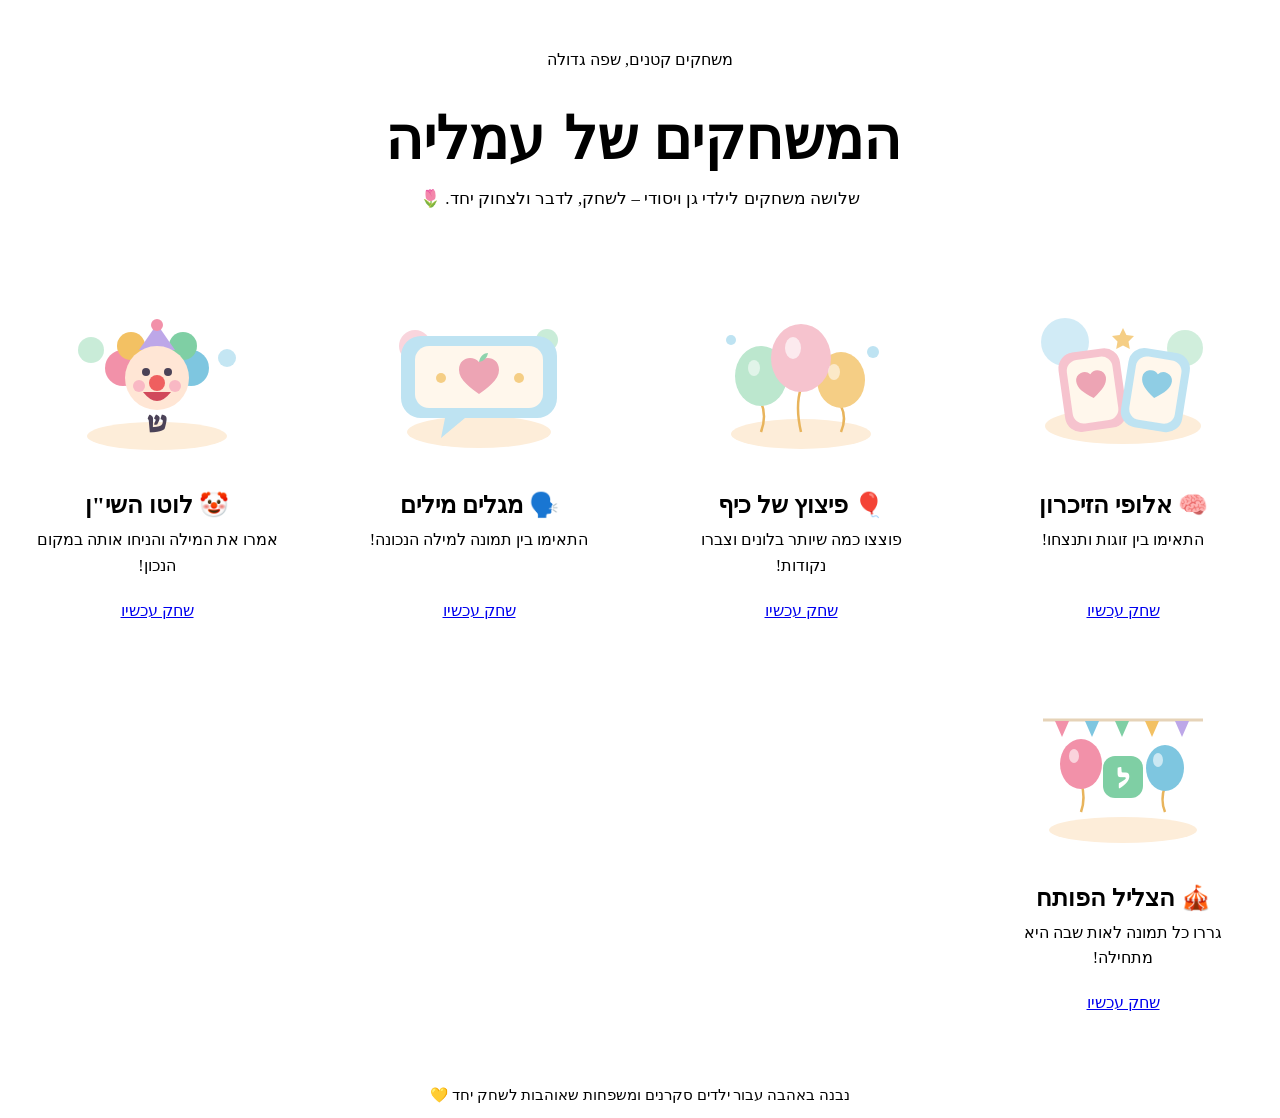
==== sounds/index.html @ e65805a9 "Rename index (3).html to index.html" ====
<!DOCTYPE html>
<html lang="he" dir="rtl">
  <head>
    <meta charset="UTF-8" />
    <meta name="viewport" content="width=device-width, initial-scale=1" />
    <title>Amalia Kids Games – משחקים לילדים</title>
    <meta
      name="description"
      content="שלושה משחקים קטנים ומתוקים לילדי גן ויסודי – זיכרון, בלונים והתאמת מילים."
    />
    <link rel="preconnect" href="https://fonts.googleapis.com" />
    <link rel="preconnect" href="https://fonts.gstatic.com" crossorigin />
    <link
      href="https://fonts.googleapis.com/css2?family=Heebo:wght@400;500;700;900&family=Suez+One&display=swap"
      rel="stylesheet"
    />
    <link rel="stylesheet" href="shared.css" />
    <style>
      .hero {
        text-align: center;
        padding: 26px 0 8px;
      }

      .hero__logo {
        font-family: var(--font-display);
        font-size: clamp(2.3rem, 7vw, 3.6rem);
        line-height: 1.1;
        margin-bottom: 14px;
      }

      .hero__logo span {
        display: inline-block;
        background: linear-gradient(180deg, transparent 62%, var(--mint) 62%);
        padding: 0 6px;
      }

      .hero__speech {
        font-size: 1.05rem;
        color: var(--ink-soft);
        max-width: 480px;
        margin-inline: auto;
      }

      .games {
        display: grid;
        grid-template-columns: repeat(auto-fit, minmax(270px, 1fr));
        gap: 24px;
        margin-top: 46px;
      }

      .card {
        background: var(--white);
        border-radius: var(--radius-xl);
        padding: 26px 24px 28px;
        text-align: center;
        box-shadow: var(--shadow-soft);
        display: flex;
        flex-direction: column;
        align-items: center;
        transition: transform 0.28s var(--ease-soft),
          box-shadow 0.28s var(--ease-soft);
        animation: cardIn 0.6s var(--ease-soft) both;
      }

      .card:nth-child(1) {
        animation-delay: 0.05s;
      }
      .card:nth-child(2) {
        animation-delay: 0.15s;
      }
      .card:nth-child(3) {
        animation-delay: 0.25s;
      }
      .card:nth-child(4) {
        animation-delay: 0.35s;
      }
      .card:nth-child(5) {
        animation-delay: 0.45s;
      }

      .card:hover {
        transform: translateY(-8px);
        box-shadow: var(--shadow-lift);
      }

      .card__art {
        width: 100%;
        max-width: 200px;
        height: auto;
        margin-bottom: 16px;
      }

      .card__title {
        font-size: 1.5rem;
        margin-bottom: 8px;
      }

      .card__text {
        color: var(--ink-soft);
        font-size: 1rem;
        margin: 0 0 22px;
        line-height: 1.6;
      }

      .card .btn {
        margin-top: auto;
      }

      .footnote {
        text-align: center;
        margin-top: 46px;
        color: var(--ink-soft);
        font-size: 0.92rem;
      }

      @keyframes cardIn {
        from {
          opacity: 0;
          transform: translateY(24px);
        }
        to {
          opacity: 1;
          transform: none;
        }
      }
    </style>
  </head>

  <body>
    <div class="bubbles" id="bubbles" aria-hidden="true"></div>

    <main class="wrap">
      <header class="hero">
        <p class="eyebrow">משחקים קטנים, שפה גדולה</p>
        <h1 class="hero__logo">המשחקים של <span>עמליה</span></h1>
        <p class="speech hero__speech">
          שלושה משחקים לילדי גן ויסודי – לשחק, לדבר ולצחוק יחד. 🌷
        </p>
      </header>

      <section class="games" aria-label="בחירת משחק">
        <!-- כרטיס 1 – זיכרון -->
        <article class="card">
          <svg
            class="card__art"
            viewBox="0 0 200 150"
            role="img"
            aria-label="איור של שני קלפי זיכרון עם לב"
          >
            <ellipse cx="100" cy="120" rx="78" ry="18" fill="#fdedd9" />
            <circle cx="42" cy="36" r="24" fill="#bee3f2" opacity=".7" />
            <circle cx="162" cy="42" r="18" fill="#bce7ce" opacity=".7" />
            <g transform="rotate(-8 70 80)">
              <rect x="38" y="44" width="62" height="80" rx="16" fill="#f6c3ce" />
              <rect x="46" y="52" width="46" height="64" rx="11" fill="#fff7ec" />
              <path
                d="M69 92c-10-7-15-12-15-19a8.5 8.5 0 0 1 15-5 8.5 8.5 0 0 1 15 5c0 7-5 12-15 19z"
                fill="#eda4b4"
              />
            </g>
            <g transform="rotate(9 132 80)">
              <rect x="102" y="44" width="62" height="80" rx="16" fill="#bee3f2" />
              <rect x="110" y="52" width="46" height="64" rx="11" fill="#fff7ec" />
              <path
                d="M133 92c-10-7-15-12-15-19a8.5 8.5 0 0 1 15-5 8.5 8.5 0 0 1 15 5c0 7-5 12-15 19z"
                fill="#8fcde4"
              />
            </g>
            <path
              d="M100 22l3.4 7 7.6 1-5.5 5.4 1.3 7.6-6.8-3.6-6.8 3.6 1.3-7.6L89 30l7.6-1z"
              fill="#f5ce85"
            />
          </svg>

          <h2 class="card__title">🧠 אלופי הזיכרון</h2>
          <p class="card__text">התאימו בין זוגות ותנצחו!</p>
          <a class="btn btn--pink" href="memory/index.html">שחק עכשיו</a>
        </article>

        <!-- כרטיס 2 – בלונים -->
        <article class="card">
          <svg
            class="card__art"
            viewBox="0 0 200 150"
            role="img"
            aria-label="איור של שלושה בלונים צבעוניים"
          >
            <ellipse cx="100" cy="128" rx="70" ry="15" fill="#fdedd9" />
            <path d="M60 96q6 14 0 30" stroke="#e8b45c" stroke-width="2.5" fill="none" />
            <path d="M100 82q-6 18 0 44" stroke="#e8b45c" stroke-width="2.5" fill="none" />
            <path d="M140 100q6 12 0 26" stroke="#e8b45c" stroke-width="2.5" fill="none" />
            <ellipse cx="60" cy="70" rx="26" ry="30" fill="#bce7ce" />
            <ellipse cx="140" cy="74" rx="24" ry="28" fill="#f5ce85" />
            <ellipse cx="100" cy="52" rx="30" ry="34" fill="#f6c3ce" />
            <ellipse cx="92" cy="42" rx="8" ry="11" fill="#fff" opacity=".65" />
            <ellipse cx="53" cy="62" rx="6" ry="8" fill="#fff" opacity=".55" />
            <ellipse cx="133" cy="66" rx="6" ry="8" fill="#fff" opacity=".55" />
            <circle cx="30" cy="34" r="5" fill="#bee3f2" />
            <circle cx="172" cy="46" r="6" fill="#bee3f2" />
          </svg>

          <h2 class="card__title">🎈 פיצוץ של כיף</h2>
          <p class="card__text">פוצצו כמה שיותר בלונים וצברו נקודות!</p>
          <a class="btn btn--sky" href="balloons/index.html">שחק עכשיו</a>
        </article>

        <!-- כרטיס 3 – מילים -->
        <article class="card">
          <svg
            class="card__art"
            viewBox="0 0 200 150"
            role="img"
            aria-label="איור של בועת דיבור עם תפוח"
          >
            <ellipse cx="100" cy="126" rx="72" ry="16" fill="#fdedd9" />
            <circle cx="36" cy="40" r="16" fill="#f6c3ce" opacity=".7" />
            <circle cx="168" cy="34" r="11" fill="#bce7ce" opacity=".8" />
            <path
              d="M42 30h116a20 20 0 0 1 20 20v42a20 20 0 0 1-20 20H86l-24 20 4-20H42a20 20 0 0 1-20-20V50a20 20 0 0 1 20-20z"
              fill="#bee3f2"
            />
            <path
              d="M50 40h100a14 14 0 0 1 14 14v34a14 14 0 0 1-14 14H50a14 14 0 0 1-14-14V54a14 14 0 0 1 14-14z"
              fill="#fff7ec"
            />
            <path
              d="M100 56c6-7 20-5 20 8 0 10-12 18-20 24-8-6-20-14-20-24 0-13 14-15 20-8z"
              fill="#eda4b4"
            />
            <path d="M100 56c1-6 5-9 9-9-1 5-4 8-9 9z" fill="#8ed3ad" />
            <circle cx="62" cy="72" r="5" fill="#f5ce85" />
            <circle cx="140" cy="72" r="5" fill="#f5ce85" />
          </svg>

          <h2 class="card__title">🗣️ מגלים מילים</h2>
          <p class="card__text">התאימו בין תמונה למילה הנכונה!</p>
          <a class="btn btn--mint" href="words/index.html">שחק עכשיו</a>
        </article>

        <!-- כרטיס 4 – לוטו השי"ן -->
        <article class="card">
          <svg
            class="card__art"
            viewBox="0 0 200 150"
            role="img"
            aria-label="איור של ליצן עם האות שין"
          >
            <ellipse cx="100" cy="130" rx="70" ry="14" fill="#fdedd9" />
            <circle cx="34" cy="44" r="13" fill="#bce7ce" opacity=".8" />
            <circle cx="170" cy="52" r="9" fill="#bee3f2" opacity=".9" />
            <circle cx="66" cy="62" r="18" fill="#f291a9" />
            <circle cx="134" cy="62" r="18" fill="#7ec6e0" />
            <circle cx="74" cy="40" r="14" fill="#f3c163" />
            <circle cx="126" cy="40" r="14" fill="#7fcfa4" />
            <path d="M82 44 L118 44 L100 18 Z" fill="#bda7e8" />
            <circle cx="100" cy="19" r="6" fill="#f291a9" />
            <circle cx="100" cy="72" r="32" fill="#ffe6d5" />
            <circle cx="89" cy="66" r="4" fill="#4b4257" />
            <circle cx="111" cy="66" r="4" fill="#4b4257" />
            <circle cx="82" cy="80" r="6" fill="#f9b8c4" />
            <circle cx="118" cy="80" r="6" fill="#f9b8c4" />
            <path d="M86 86 Q100 104 114 86 Z" fill="#d1495b" />
            <circle cx="100" cy="77" r="8" fill="#ef5f5f" />
            <text
              x="100"
              y="126"
              text-anchor="middle"
              font-family="Suez One, Georgia, serif"
              font-size="30"
              fill="#4b4257"
            >
              ש
            </text>
          </svg>

          <h2 class="card__title">🤡 לוטו השי"ן</h2>
          <p class="card__text">אמרו את המילה והניחו אותה במקום הנכון!</p>
          <a class="btn" href="shin/index.html">שחק עכשיו</a>
        </article>

        <!-- כרטיס 5 – הצליל הפותח -->
        <article class="card">
          <svg
            class="card__art"
            viewBox="0 0 200 150"
            role="img"
            aria-label="איור של בלונים ואותיות"
          >
            <ellipse cx="100" cy="132" rx="74" ry="13" fill="#fdedd9" />
            <path d="M20 22 H180" stroke="#e6d3b8" stroke-width="3" />
            <path d="M32 23 l14 0 -7 16 z" fill="#f291a9" />
            <path d="M62 23 l14 0 -7 16 z" fill="#7ec6e0" />
            <path d="M92 23 l14 0 -7 16 z" fill="#7fcfa4" />
            <path d="M122 23 l14 0 -7 16 z" fill="#f3c163" />
            <path d="M152 23 l14 0 -7 16 z" fill="#bda7e8" />
            <path d="M58 84 q5 16 0 30" stroke="#e8b45c" stroke-width="2.5" fill="none" />
            <path d="M142 88 q-5 14 0 26" stroke="#e8b45c" stroke-width="2.5" fill="none" />
            <ellipse cx="58" cy="66" rx="21" ry="25" fill="#f291a9" />
            <ellipse cx="142" cy="70" rx="19" ry="23" fill="#7ec6e0" />
            <ellipse cx="51" cy="58" rx="5" ry="7" fill="#fff" opacity=".6" />
            <ellipse cx="135" cy="62" rx="5" ry="7" fill="#fff" opacity=".6" />
            <rect x="80" y="58" width="40" height="42" rx="12" fill="#7fcfa4" />
            <text
              x="100"
              y="90"
              text-anchor="middle"
              font-family="Suez One, Georgia, serif"
              font-size="28"
              fill="#ffffff"
            >
              ל
            </text>
          </svg>

          <h2 class="card__title">🎪 הצליל הפותח</h2>
          <p class="card__text">גררו כל תמונה לאות שבה היא מתחילה!</p>
          <a class="btn btn--pink" href="sounds/index.html">שחק עכשיו</a>
        </article>
      </section>

      <p class="footnote">נבנה באהבה עבור ילדים סקרנים ומשפחות שאוהבות לשחק יחד 💛</p>
    </main>

    <script>
      /* בועות רקע מרחפות – עדינות ובלתי מפריעות */
      (function () {
        const host = document.getElementById("bubbles");
        if (!host || window.matchMedia("(prefers-reduced-motion: reduce)").matches)
          return;
        const tints = ["#f6c3ce", "#bee3f2", "#bce7ce", "#f5ce85"];
        for (let i = 0; i < 14; i++) {
          const b = document.createElement("span");
          const size = 16 + Math.random() * 46;
          b.style.width = size + "px";
          b.style.height = size + "px";
          b.style.right = Math.random() * 100 + "%";
          b.style.bottom = "-10vh";
          b.style.background = tints[i % tints.length];
          b.style.opacity = 0.28;
          b.style.animationDuration = 16 + Math.random() * 18 + "s";
          b.style.animationDelay = -Math.random() * 20 + "s";
          host.appendChild(b);
        }
      })();
    </script>
  </body>
</html>
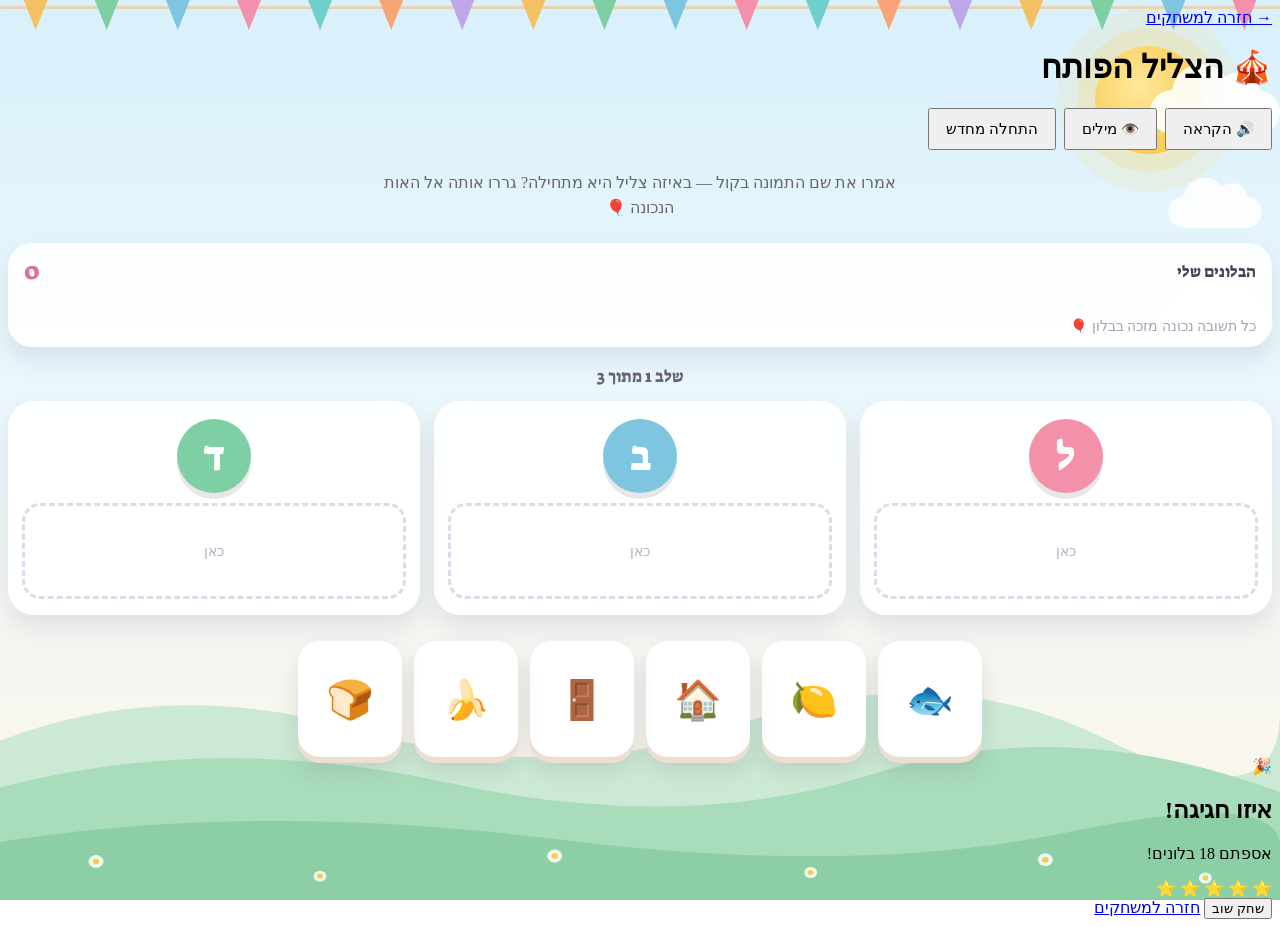
==== commit f4818c82: "Add files via upload" ====
--- a/sounds/index.html
+++ b/sounds/index.html
@@ -3,345 +3,97 @@
   <head>
     <meta charset="UTF-8" />
     <meta name="viewport" content="width=device-width, initial-scale=1" />
-    <title>Amalia Kids Games – משחקים לילדים</title>
-    <meta
-      name="description"
-      content="שלושה משחקים קטנים ומתוקים לילדי גן ויסודי – זיכרון, בלונים והתאמת מילים."
-    />
+    <title>הצליל הפותח – Amalia Kids Games</title>
     <link rel="preconnect" href="https://fonts.googleapis.com" />
     <link rel="preconnect" href="https://fonts.gstatic.com" crossorigin />
     <link
       href="https://fonts.googleapis.com/css2?family=Heebo:wght@400;500;700;900&family=Suez+One&display=swap"
       rel="stylesheet"
     />
-    <link rel="stylesheet" href="shared.css" />
-    <style>
-      .hero {
-        text-align: center;
-        padding: 26px 0 8px;
-      }
-
-      .hero__logo {
-        font-family: var(--font-display);
-        font-size: clamp(2.3rem, 7vw, 3.6rem);
-        line-height: 1.1;
-        margin-bottom: 14px;
-      }
-
-      .hero__logo span {
-        display: inline-block;
-        background: linear-gradient(180deg, transparent 62%, var(--mint) 62%);
-        padding: 0 6px;
-      }
-
-      .hero__speech {
-        font-size: 1.05rem;
-        color: var(--ink-soft);
-        max-width: 480px;
-        margin-inline: auto;
-      }
-
-      .games {
-        display: grid;
-        grid-template-columns: repeat(auto-fit, minmax(270px, 1fr));
-        gap: 24px;
-        margin-top: 46px;
-      }
-
-      .card {
-        background: var(--white);
-        border-radius: var(--radius-xl);
-        padding: 26px 24px 28px;
-        text-align: center;
-        box-shadow: var(--shadow-soft);
-        display: flex;
-        flex-direction: column;
-        align-items: center;
-        transition: transform 0.28s var(--ease-soft),
-          box-shadow 0.28s var(--ease-soft);
-        animation: cardIn 0.6s var(--ease-soft) both;
-      }
-
-      .card:nth-child(1) {
-        animation-delay: 0.05s;
-      }
-      .card:nth-child(2) {
-        animation-delay: 0.15s;
-      }
-      .card:nth-child(3) {
-        animation-delay: 0.25s;
-      }
-      .card:nth-child(4) {
-        animation-delay: 0.35s;
-      }
-      .card:nth-child(5) {
-        animation-delay: 0.45s;
-      }
-
-      .card:hover {
-        transform: translateY(-8px);
-        box-shadow: var(--shadow-lift);
-      }
-
-      .card__art {
-        width: 100%;
-        max-width: 200px;
-        height: auto;
-        margin-bottom: 16px;
-      }
-
-      .card__title {
-        font-size: 1.5rem;
-        margin-bottom: 8px;
-      }
-
-      .card__text {
-        color: var(--ink-soft);
-        font-size: 1rem;
-        margin: 0 0 22px;
-        line-height: 1.6;
-      }
-
-      .card .btn {
-        margin-top: auto;
-      }
-
-      .footnote {
-        text-align: center;
-        margin-top: 46px;
-        color: var(--ink-soft);
-        font-size: 0.92rem;
-      }
-
-      @keyframes cardIn {
-        from {
-          opacity: 0;
-          transform: translateY(24px);
-        }
-        to {
-          opacity: 1;
-          transform: none;
-        }
-      }
-    </style>
+    <link rel="stylesheet" href="../shared.css" />
+    <link rel="stylesheet" href="style.css" />
   </head>
 
   <body>
-    <div class="bubbles" id="bubbles" aria-hidden="true"></div>
+    <!-- רקע חגיגי: שמש, עננים, גבעות, פרחים ודגלונים -->
+    <div class="scene" aria-hidden="true">
+      <div class="scene__sun"></div>
+      <div class="scene__cloud scene__cloud--a"></div>
+      <div class="scene__cloud scene__cloud--b"></div>
+      <div class="scene__cloud scene__cloud--c"></div>
+
+      <svg class="scene__hills" viewBox="0 0 1200 320" preserveAspectRatio="none">
+        <path d="M0 150 Q160 80 340 140 T700 130 T1040 150 T1200 120 V320 H0 Z" fill="#cbe9d4" />
+        <path d="M0 200 Q200 140 420 195 T820 185 T1200 205 V320 H0 Z" fill="#a8dcbb" />
+        <path d="M0 258 Q240 215 520 255 T1000 248 T1200 262 V320 H0 Z" fill="#8ccfa4" />
+      </svg>
+
+      <svg class="scene__flowers" viewBox="0 0 1200 120" preserveAspectRatio="none">
+        <g fill="#ffffff" opacity=".85">
+          <circle cx="90" cy="78" r="7" /><circle cx="300" cy="94" r="6" />
+          <circle cx="520" cy="72" r="7" /><circle cx="760" cy="90" r="6" />
+          <circle cx="980" cy="76" r="7" /><circle cx="1130" cy="96" r="6" />
+        </g>
+        <g fill="#f6c94f">
+          <circle cx="90" cy="78" r="3" /><circle cx="300" cy="94" r="2.6" />
+          <circle cx="520" cy="72" r="3" /><circle cx="760" cy="90" r="2.6" />
+          <circle cx="980" cy="76" r="3" /><circle cx="1130" cy="96" r="2.6" />
+        </g>
+      </svg>
+
+      <div class="bunting" id="bunting"></div>
+    </div>
+
+    <header class="topbar">
+      <a class="back-link" href="../index.html">→ חזרה למשחקים</a>
+      <h1 class="game-title">🎪 הצליל הפותח</h1>
+      <div class="topbar__tools">
+        <button class="btn btn--ghost btn--small" id="voice" aria-pressed="true">
+          🔊 הקראה
+        </button>
+        <button class="btn btn--ghost btn--small" id="showWords" aria-pressed="false">
+          👁️ מילים
+        </button>
+        <button class="btn btn--ghost btn--small" id="restart">התחלה מחדש</button>
+      </div>
+    </header>
 
     <main class="wrap">
-      <header class="hero">
-        <p class="eyebrow">משחקים קטנים, שפה גדולה</p>
-        <h1 class="hero__logo">המשחקים של <span>עמליה</span></h1>
-        <p class="speech hero__speech">
-          שלושה משחקים לילדי גן ויסודי – לשחק, לדבר ולצחוק יחד. 🌷
-        </p>
-      </header>
+      <p class="speech intro">
+        אמרו את שם התמונה בקול — באיזה צליל היא מתחילה? גררו אותה אל האות הנכונה 🎈
+      </p>
 
-      <section class="games" aria-label="בחירת משחק">
-        <!-- כרטיס 1 – זיכרון -->
-        <article class="card">
-          <svg
-            class="card__art"
-            viewBox="0 0 200 150"
-            role="img"
-            aria-label="איור של שני קלפי זיכרון עם לב"
-          >
-            <ellipse cx="100" cy="120" rx="78" ry="18" fill="#fdedd9" />
-            <circle cx="42" cy="36" r="24" fill="#bee3f2" opacity=".7" />
-            <circle cx="162" cy="42" r="18" fill="#bce7ce" opacity=".7" />
-            <g transform="rotate(-8 70 80)">
-              <rect x="38" y="44" width="62" height="80" rx="16" fill="#f6c3ce" />
-              <rect x="46" y="52" width="46" height="64" rx="11" fill="#fff7ec" />
-              <path
-                d="M69 92c-10-7-15-12-15-19a8.5 8.5 0 0 1 15-5 8.5 8.5 0 0 1 15 5c0 7-5 12-15 19z"
-                fill="#eda4b4"
-              />
-            </g>
-            <g transform="rotate(9 132 80)">
-              <rect x="102" y="44" width="62" height="80" rx="16" fill="#bee3f2" />
-              <rect x="110" y="52" width="46" height="64" rx="11" fill="#fff7ec" />
-              <path
-                d="M133 92c-10-7-15-12-15-19a8.5 8.5 0 0 1 15-5 8.5 8.5 0 0 1 15 5c0 7-5 12-15 19z"
-                fill="#8fcde4"
-              />
-            </g>
-            <path
-              d="M100 22l3.4 7 7.6 1-5.5 5.4 1.3 7.6-6.8-3.6-6.8 3.6 1.3-7.6L89 30l7.6-1z"
-              fill="#f5ce85"
-            />
-          </svg>
-
-          <h2 class="card__title">🧠 אלופי הזיכרון</h2>
-          <p class="card__text">התאימו בין זוגות ותנצחו!</p>
-          <a class="btn btn--pink" href="memory/index.html">שחק עכשיו</a>
-        </article>
-
-        <!-- כרטיס 2 – בלונים -->
-        <article class="card">
-          <svg
-            class="card__art"
-            viewBox="0 0 200 150"
-            role="img"
-            aria-label="איור של שלושה בלונים צבעוניים"
-          >
-            <ellipse cx="100" cy="128" rx="70" ry="15" fill="#fdedd9" />
-            <path d="M60 96q6 14 0 30" stroke="#e8b45c" stroke-width="2.5" fill="none" />
-            <path d="M100 82q-6 18 0 44" stroke="#e8b45c" stroke-width="2.5" fill="none" />
-            <path d="M140 100q6 12 0 26" stroke="#e8b45c" stroke-width="2.5" fill="none" />
-            <ellipse cx="60" cy="70" rx="26" ry="30" fill="#bce7ce" />
-            <ellipse cx="140" cy="74" rx="24" ry="28" fill="#f5ce85" />
-            <ellipse cx="100" cy="52" rx="30" ry="34" fill="#f6c3ce" />
-            <ellipse cx="92" cy="42" rx="8" ry="11" fill="#fff" opacity=".65" />
-            <ellipse cx="53" cy="62" rx="6" ry="8" fill="#fff" opacity=".55" />
-            <ellipse cx="133" cy="66" rx="6" ry="8" fill="#fff" opacity=".55" />
-            <circle cx="30" cy="34" r="5" fill="#bee3f2" />
-            <circle cx="172" cy="46" r="6" fill="#bee3f2" />
-          </svg>
-
-          <h2 class="card__title">🎈 פיצוץ של כיף</h2>
-          <p class="card__text">פוצצו כמה שיותר בלונים וצברו נקודות!</p>
-          <a class="btn btn--sky" href="balloons/index.html">שחק עכשיו</a>
-        </article>
-
-        <!-- כרטיס 3 – מילים -->
-        <article class="card">
-          <svg
-            class="card__art"
-            viewBox="0 0 200 150"
-            role="img"
-            aria-label="איור של בועת דיבור עם תפוח"
-          >
-            <ellipse cx="100" cy="126" rx="72" ry="16" fill="#fdedd9" />
-            <circle cx="36" cy="40" r="16" fill="#f6c3ce" opacity=".7" />
-            <circle cx="168" cy="34" r="11" fill="#bce7ce" opacity=".8" />
-            <path
-              d="M42 30h116a20 20 0 0 1 20 20v42a20 20 0 0 1-20 20H86l-24 20 4-20H42a20 20 0 0 1-20-20V50a20 20 0 0 1 20-20z"
-              fill="#bee3f2"
-            />
-            <path
-              d="M50 40h100a14 14 0 0 1 14 14v34a14 14 0 0 1-14 14H50a14 14 0 0 1-14-14V54a14 14 0 0 1 14-14z"
-              fill="#fff7ec"
-            />
-            <path
-              d="M100 56c6-7 20-5 20 8 0 10-12 18-20 24-8-6-20-14-20-24 0-13 14-15 20-8z"
-              fill="#eda4b4"
-            />
-            <path d="M100 56c1-6 5-9 9-9-1 5-4 8-9 9z" fill="#8ed3ad" />
-            <circle cx="62" cy="72" r="5" fill="#f5ce85" />
-            <circle cx="140" cy="72" r="5" fill="#f5ce85" />
-          </svg>
-
-          <h2 class="card__title">🗣️ מגלים מילים</h2>
-          <p class="card__text">התאימו בין תמונה למילה הנכונה!</p>
-          <a class="btn btn--mint" href="words/index.html">שחק עכשיו</a>
-        </article>
-
-        <!-- כרטיס 4 – לוטו השי"ן -->
-        <article class="card">
-          <svg
-            class="card__art"
-            viewBox="0 0 200 150"
-            role="img"
-            aria-label="איור של ליצן עם האות שין"
-          >
-            <ellipse cx="100" cy="130" rx="70" ry="14" fill="#fdedd9" />
-            <circle cx="34" cy="44" r="13" fill="#bce7ce" opacity=".8" />
-            <circle cx="170" cy="52" r="9" fill="#bee3f2" opacity=".9" />
-            <circle cx="66" cy="62" r="18" fill="#f291a9" />
-            <circle cx="134" cy="62" r="18" fill="#7ec6e0" />
-            <circle cx="74" cy="40" r="14" fill="#f3c163" />
-            <circle cx="126" cy="40" r="14" fill="#7fcfa4" />
-            <path d="M82 44 L118 44 L100 18 Z" fill="#bda7e8" />
-            <circle cx="100" cy="19" r="6" fill="#f291a9" />
-            <circle cx="100" cy="72" r="32" fill="#ffe6d5" />
-            <circle cx="89" cy="66" r="4" fill="#4b4257" />
-            <circle cx="111" cy="66" r="4" fill="#4b4257" />
-            <circle cx="82" cy="80" r="6" fill="#f9b8c4" />
-            <circle cx="118" cy="80" r="6" fill="#f9b8c4" />
-            <path d="M86 86 Q100 104 114 86 Z" fill="#d1495b" />
-            <circle cx="100" cy="77" r="8" fill="#ef5f5f" />
-            <text
-              x="100"
-              y="126"
-              text-anchor="middle"
-              font-family="Suez One, Georgia, serif"
-              font-size="30"
-              fill="#4b4257"
-            >
-              ש
-            </text>
-          </svg>
-
-          <h2 class="card__title">🤡 לוטו השי"ן</h2>
-          <p class="card__text">אמרו את המילה והניחו אותה במקום הנכון!</p>
-          <a class="btn" href="shin/index.html">שחק עכשיו</a>
-        </article>
-
-        <!-- כרטיס 5 – הצליל הפותח -->
-        <article class="card">
-          <svg
-            class="card__art"
-            viewBox="0 0 200 150"
-            role="img"
-            aria-label="איור של בלונים ואותיות"
-          >
-            <ellipse cx="100" cy="132" rx="74" ry="13" fill="#fdedd9" />
-            <path d="M20 22 H180" stroke="#e6d3b8" stroke-width="3" />
-            <path d="M32 23 l14 0 -7 16 z" fill="#f291a9" />
-            <path d="M62 23 l14 0 -7 16 z" fill="#7ec6e0" />
-            <path d="M92 23 l14 0 -7 16 z" fill="#7fcfa4" />
-            <path d="M122 23 l14 0 -7 16 z" fill="#f3c163" />
-            <path d="M152 23 l14 0 -7 16 z" fill="#bda7e8" />
-            <path d="M58 84 q5 16 0 30" stroke="#e8b45c" stroke-width="2.5" fill="none" />
-            <path d="M142 88 q-5 14 0 26" stroke="#e8b45c" stroke-width="2.5" fill="none" />
-            <ellipse cx="58" cy="66" rx="21" ry="25" fill="#f291a9" />
-            <ellipse cx="142" cy="70" rx="19" ry="23" fill="#7ec6e0" />
-            <ellipse cx="51" cy="58" rx="5" ry="7" fill="#fff" opacity=".6" />
-            <ellipse cx="135" cy="62" rx="5" ry="7" fill="#fff" opacity=".6" />
-            <rect x="80" y="58" width="40" height="42" rx="12" fill="#7fcfa4" />
-            <text
-              x="100"
-              y="90"
-              text-anchor="middle"
-              font-family="Suez One, Georgia, serif"
-              font-size="28"
-              fill="#ffffff"
-            >
-              ל
-            </text>
-          </svg>
-
-          <h2 class="card__title">🎪 הצליל הפותח</h2>
-          <p class="card__text">גררו כל תמונה לאות שבה היא מתחילה!</p>
-          <a class="btn btn--pink" href="sounds/index.html">שחק עכשיו</a>
-        </article>
+      <!-- אוסף הבלונים -->
+      <section class="prize" aria-label="הבלונים שאספתי">
+        <div class="prize__head">
+          <span class="prize__title">הבלונים שלי</span>
+          <span class="prize__count" id="count">0</span>
+        </div>
+        <div class="prize__row" id="bouquet"></div>
       </section>
 
-      <p class="footnote">נבנה באהבה עבור ילדים סקרנים ומשפחות שאוהבות לשחק יחד 💛</p>
+      <p class="round" id="round">שלב 1 מתוך 3</p>
+
+      <!-- שלוש האותיות -->
+      <section class="bins" id="bins" aria-label="אותיות"></section>
+
+      <!-- מגש הקלפים -->
+      <section class="tray" id="tray" aria-label="קלפים לגרירה"></section>
     </main>
 
-    <script>
-      /* בועות רקע מרחפות – עדינות ובלתי מפריעות */
-      (function () {
-        const host = document.getElementById("bubbles");
-        if (!host || window.matchMedia("(prefers-reduced-motion: reduce)").matches)
-          return;
-        const tints = ["#f6c3ce", "#bee3f2", "#bce7ce", "#f5ce85"];
-        for (let i = 0; i < 14; i++) {
-          const b = document.createElement("span");
-          const size = 16 + Math.random() * 46;
-          b.style.width = size + "px";
-          b.style.height = size + "px";
-          b.style.right = Math.random() * 100 + "%";
-          b.style.bottom = "-10vh";
-          b.style.background = tints[i % tints.length];
-          b.style.opacity = 0.28;
-          b.style.animationDuration = 16 + Math.random() * 18 + "s";
-          b.style.animationDelay = -Math.random() * 20 + "s";
-          host.appendChild(b);
-        }
-      })();
-    </script>
+    <div class="overlay" id="overlay" role="dialog" aria-modal="true" aria-labelledby="end-title">
+      <div class="overlay__card">
+        <span class="overlay__emoji">🎉</span>
+        <h2 class="overlay__title" id="end-title">איזו חגיגה!</h2>
+        <p class="overlay__text" id="final">אספתם 18 בלונים!</p>
+        <div class="overlay__stars" id="stars">⭐ ⭐ ⭐ ⭐ ⭐</div>
+        <div class="overlay__actions">
+          <button class="btn btn--pink" id="again">שחק שוב</button>
+          <a class="btn btn--ghost" href="../index.html">חזרה למשחקים</a>
+        </div>
+      </div>
+    </div>
+
+    <script src="script.js"></script>
   </body>
 </html>
--- a/sounds/style.css
+++ b/sounds/style.css
@@ -0,0 +1,515 @@
+/* =========================================================
+   הצליל הפותח – עיצוב
+   כל הצבעים בערכי hex מלאים
+   ========================================================= */
+
+.btn--small {
+  font-size: 0.92rem;
+  padding: 10px 16px;
+}
+
+.topbar__tools {
+  display: flex;
+  gap: 8px;
+  flex-wrap: wrap;
+}
+
+/* ---------- רקע חגיגי ---------- */
+.scene {
+  position: fixed;
+  inset: 0;
+  z-index: 0;
+  pointer-events: none;
+  overflow: hidden;
+  background: linear-gradient(180deg, #d9f0fb 0%, #eaf7fd 42%, #fff6e8 100%);
+}
+
+.scene__sun {
+  position: absolute;
+  top: 46px;
+  inset-inline-start: 6%;
+  width: 108px;
+  height: 108px;
+  border-radius: 50%;
+  background: radial-gradient(circle at 40% 38%, #ffe89a 0%, #f9cf5f 62%, #f4bf3c 100%);
+  box-shadow: 0 0 0 18px rgba(249, 207, 95, 0.22),
+    0 0 0 38px rgba(249, 207, 95, 0.12);
+  animation: sunGlow 5s ease-in-out infinite;
+}
+
+@keyframes sunGlow {
+  0%,
+  100% {
+    transform: scale(1);
+  }
+  50% {
+    transform: scale(1.05);
+  }
+}
+
+.scene__cloud {
+  position: absolute;
+  width: 130px;
+  height: 44px;
+  background: #ffffff;
+  border-radius: 999px;
+  opacity: 0.9;
+  animation: drift linear infinite;
+}
+
+.scene__cloud::before,
+.scene__cloud::after {
+  content: "";
+  position: absolute;
+  background: #ffffff;
+  border-radius: 50%;
+}
+
+.scene__cloud::before {
+  width: 58px;
+  height: 58px;
+  top: -26px;
+  left: 22px;
+}
+
+.scene__cloud::after {
+  width: 42px;
+  height: 42px;
+  top: -18px;
+  left: 68px;
+}
+
+.scene__cloud--a {
+  top: 90px;
+  animation-duration: 58s;
+}
+.scene__cloud--b {
+  top: 190px;
+  transform: scale(0.72);
+  animation-duration: 74s;
+  animation-delay: -20s;
+}
+.scene__cloud--c {
+  top: 300px;
+  transform: scale(0.9);
+  animation-duration: 92s;
+  animation-delay: -46s;
+  opacity: 0.7;
+}
+
+@keyframes drift {
+  from {
+    right: -180px;
+  }
+  to {
+    right: 105%;
+  }
+}
+
+.scene__hills {
+  position: absolute;
+  bottom: 0;
+  width: 100%;
+  height: 300px;
+}
+
+.scene__flowers {
+  position: absolute;
+  bottom: 0;
+  width: 100%;
+  height: 110px;
+}
+
+/* דגלונים */
+.bunting {
+  position: absolute;
+  top: 0;
+  width: 100%;
+  height: 46px;
+  display: flex;
+  justify-content: space-around;
+  align-items: flex-start;
+}
+
+.bunting::before {
+  content: "";
+  position: absolute;
+  top: 6px;
+  left: 0;
+  right: 0;
+  height: 3px;
+  background: #e6d3b8;
+  border-radius: 3px;
+}
+
+.bunting span {
+  width: 24px;
+  height: 30px;
+  clip-path: polygon(0 0, 100% 0, 50% 100%);
+  transform-origin: top center;
+  animation: flagWave 3.4s ease-in-out infinite;
+}
+
+@keyframes flagWave {
+  0%,
+  100% {
+    transform: rotate(-3deg);
+  }
+  50% {
+    transform: rotate(3deg);
+  }
+}
+
+/* ---------- תוכן מעל הרקע ---------- */
+.topbar,
+.wrap,
+.overlay {
+  position: relative;
+  z-index: 2;
+}
+
+.intro {
+  display: block;
+  width: fit-content;
+  margin: 20px auto 22px;
+  text-align: center;
+  color: #6b6178;
+  max-width: 520px;
+  line-height: 1.6;
+}
+
+.round {
+  text-align: center;
+  font-family: "Suez One", Georgia, serif;
+  font-size: 1.05rem;
+  color: #6b6178;
+  margin: 0 0 14px;
+}
+
+/* ---------- אוסף הבלונים ---------- */
+.prize {
+  background: rgba(255, 255, 255, 0.92);
+  border-radius: 24px;
+  padding: 12px 16px;
+  box-shadow: 0 12px 26px rgba(75, 66, 87, 0.12);
+  margin-bottom: 18px;
+}
+
+.prize__head {
+  display: flex;
+  align-items: center;
+  justify-content: space-between;
+  margin-bottom: 8px;
+}
+
+.prize__title {
+  font-family: "Suez One", Georgia, serif;
+  font-size: 1rem;
+  color: #4b4257;
+}
+
+.prize__count {
+  font-family: "Suez One", Georgia, serif;
+  font-size: 1.5rem;
+  color: #d9748a;
+}
+
+.prize__row {
+  display: flex;
+  flex-wrap: wrap;
+  gap: 6px;
+  min-height: 40px;
+  align-items: flex-end;
+}
+
+.prize__row:empty::after {
+  content: "כל תשובה נכונה מזכה בבלון 🎈";
+  font-size: 0.88rem;
+  color: #a99fb4;
+}
+
+.mini-balloon {
+  width: 26px;
+  height: 32px;
+  border-radius: 50% 50% 48% 48% / 55% 55% 45% 45%;
+  position: relative;
+  animation: prizePop 0.5s cubic-bezier(0.22, 1, 0.36, 1) both;
+}
+
+.mini-balloon::after {
+  content: "";
+  position: absolute;
+  bottom: -7px;
+  left: 50%;
+  width: 2px;
+  height: 8px;
+  background: rgba(75, 66, 87, 0.3);
+  transform: translateX(-50%);
+}
+
+@keyframes prizePop {
+  0% {
+    transform: scale(0.3) translateY(12px);
+    opacity: 0;
+  }
+  60% {
+    transform: scale(1.15);
+  }
+  100% {
+    transform: scale(1);
+    opacity: 1;
+  }
+}
+
+/* ---------- אותיות ---------- */
+.bins {
+  display: grid;
+  grid-template-columns: repeat(3, 1fr);
+  gap: 14px;
+  margin-bottom: 26px;
+}
+
+.bin {
+  background: rgba(255, 255, 255, 0.95);
+  border-radius: 26px;
+  padding: 14px 10px 12px;
+  text-align: center;
+  box-shadow: 0 12px 26px rgba(75, 66, 87, 0.12);
+  border: 4px solid transparent;
+  transition: transform 0.2s ease, border-color 0.2s ease, background 0.2s ease;
+}
+
+.bin__letter {
+  display: flex;
+  align-items: center;
+  justify-content: center;
+  width: 74px;
+  height: 74px;
+  margin: 0 auto 10px;
+  border-radius: 50%;
+  font-family: "Suez One", Georgia, serif;
+  font-size: 2.6rem;
+  color: #ffffff;
+  background: var(--tint, #f291a9);
+  box-shadow: 0 6px 0 rgba(75, 66, 87, 0.13);
+}
+
+.bin__drop {
+  min-height: 74px;
+  border: 3px dashed #e2d8ea;
+  border-radius: 18px;
+  display: flex;
+  flex-wrap: wrap;
+  gap: 6px;
+  align-items: center;
+  justify-content: center;
+  padding: 8px 6px;
+}
+
+.bin__drop:empty::after {
+  content: "כאן";
+  font-size: 0.85rem;
+  color: #b9b0c4;
+}
+
+.bin.is-target {
+  border-color: var(--tint, #f291a9);
+  transform: translateY(-4px);
+  background: #ffffff;
+}
+
+.bin.is-wrong {
+  animation: binShake 0.42s ease;
+}
+
+@keyframes binShake {
+  0%,
+  100% {
+    transform: translateX(0);
+  }
+  30% {
+    transform: translateX(-8px);
+  }
+  70% {
+    transform: translateX(8px);
+  }
+}
+
+.placed {
+  font-size: 1.7rem;
+  line-height: 1;
+  animation: prizePop 0.45s cubic-bezier(0.22, 1, 0.36, 1) both;
+}
+
+/* ---------- מגש הקלפים ---------- */
+.tray {
+  display: flex;
+  flex-wrap: wrap;
+  gap: 12px;
+  justify-content: center;
+  min-height: 116px;
+}
+
+.pic {
+  width: 104px;
+  background: #ffffff;
+  border: none;
+  border-radius: 22px;
+  padding: 14px 8px 12px;
+  cursor: grab;
+  touch-action: none;
+  user-select: none;
+  text-align: center;
+  box-shadow: 0 6px 0 #ecdfd0, 0 12px 22px rgba(75, 66, 87, 0.14);
+  transition: transform 0.18s cubic-bezier(0.22, 1, 0.36, 1), box-shadow 0.18s ease;
+  animation: dealIn 0.45s cubic-bezier(0.22, 1, 0.36, 1) both;
+}
+
+.pic__art {
+  display: block;
+  font-size: 2.4rem;
+  line-height: 1.1;
+}
+
+.pic__word {
+  display: none;
+  font-size: 0.9rem;
+  font-weight: 700;
+  color: #4b4257;
+  margin-top: 4px;
+}
+
+body.words-on .pic__word {
+  display: block;
+}
+
+.pic:hover {
+  transform: translateY(-4px);
+}
+
+.pic.is-selected {
+  transform: translateY(-6px) scale(1.06);
+  box-shadow: 0 0 0 4px #ffd9a0, 0 14px 26px rgba(75, 66, 87, 0.2);
+}
+
+.pic.is-dragging {
+  cursor: grabbing;
+  pointer-events: none;
+  position: relative;
+  z-index: 60;
+  transition: none;
+}
+
+.pic.is-wrong {
+  animation: picShake 0.42s ease;
+}
+
+.pic.is-gone {
+  animation: picGone 0.3s ease forwards;
+}
+
+@keyframes dealIn {
+  from {
+    opacity: 0;
+    transform: translateY(20px) scale(0.9);
+  }
+  to {
+    opacity: 1;
+    transform: none;
+  }
+}
+
+@keyframes picShake {
+  0%,
+  100% {
+    transform: translateX(0) rotate(0);
+  }
+  30% {
+    transform: translateX(-8px) rotate(-3deg);
+  }
+  70% {
+    transform: translateX(8px) rotate(3deg);
+  }
+}
+
+@keyframes picGone {
+  to {
+    opacity: 0;
+    transform: scale(0.5);
+  }
+}
+
+/* ---------- בלון פרס שעף למעלה ---------- */
+.fly-balloon {
+  position: fixed;
+  z-index: 70;
+  width: 46px;
+  height: 56px;
+  border-radius: 50% 50% 48% 48% / 55% 55% 45% 45%;
+  pointer-events: none;
+  animation: flyUp 1.1s ease-in forwards;
+}
+
+@keyframes flyUp {
+  0% {
+    transform: translateY(0) scale(0.6);
+    opacity: 0;
+  }
+  20% {
+    opacity: 1;
+  }
+  100% {
+    transform: translateY(-190px) scale(1.05);
+    opacity: 0;
+  }
+}
+
+/* קונפטי בסיום שלב */
+.confetti {
+  position: fixed;
+  top: -20px;
+  z-index: 65;
+  width: 10px;
+  height: 14px;
+  border-radius: 3px;
+  pointer-events: none;
+  animation: confettiFall linear forwards;
+}
+
+@keyframes confettiFall {
+  to {
+    transform: translateY(105vh) rotate(720deg);
+    opacity: 0.2;
+  }
+}
+
+/* ---------- מובייל ---------- */
+@media (max-width: 620px) {
+  .scene__sun {
+    width: 78px;
+    height: 78px;
+    top: 60px;
+  }
+  .bins {
+    gap: 8px;
+  }
+  .bin {
+    padding: 10px 6px 10px;
+    border-radius: 20px;
+  }
+  .bin__letter {
+    width: 56px;
+    height: 56px;
+    font-size: 2rem;
+  }
+  .bin__drop {
+    min-height: 60px;
+  }
+  .pic {
+    width: 88px;
+    padding: 12px 6px 10px;
+  }
+  .pic__art {
+    font-size: 2rem;
+  }
+}
